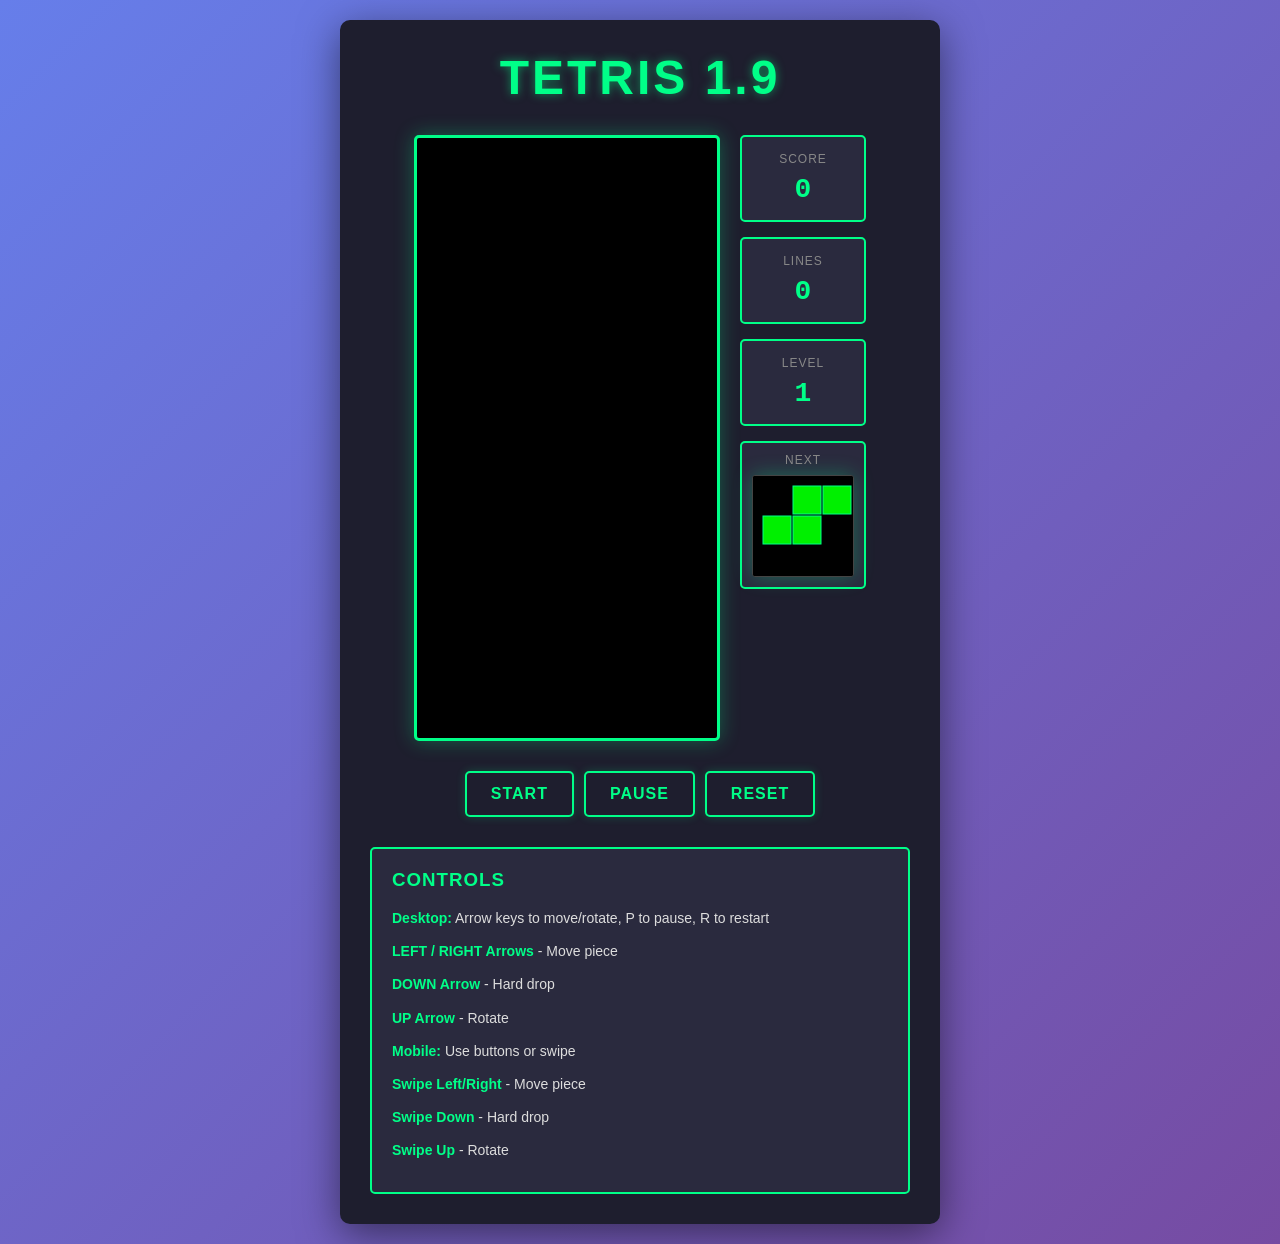
==== index.html @ 8741947b "1.9" ====
<!DOCTYPE html>
<html lang="en">
<head>
    <meta charset="UTF-8">
    <meta name="viewport" content="width=device-width, initial-scale=1.0">
    <title>Tetris Game</title>
    <link rel="stylesheet" href="styles.css">
</head>
<body>
    <div class="container">
        <div class="header">
            <h1>TETRIS 1.9</h1>
        </div>
        
        <div class="game-wrapper">
            <div class="main-content">
                <canvas id="gameCanvas" width="300" height="600"></canvas>
                <div class="info-panel">
                    <div class="info-box">
                        <div class="label">Score</div>
                        <div class="value" id="score">0</div>
                    </div>
                    <div class="info-box">
                        <div class="label">Lines</div>
                        <div class="value" id="lines">0</div>
                    </div>
                    <div class="info-box">
                        <div class="label">Level</div>
                        <div class="value" id="level">1</div>
                    </div>
                    <div class="next-box">
                        <div class="label">Next</div>
                        <canvas id="nextPieceCanvas" width="100" height="100"></canvas>
                    </div>
                </div>
            </div>
        </div>
        
        <div class="controls">
            <button id="startBtn">Start</button>
            <button id="pauseBtn">Pause</button>
            <button id="resetBtn">Reset</button>
        </div>

        <div class="mobile-controls" id="mobileControls">
            <div class="control-row">
                <button id="rotateBtn" class="mobile-btn rotate-btn">⟳ Rotate</button>
            </div>
            <div class="control-row">
                <button id="leftBtn" class="mobile-btn">◀ Left</button>
                <button id="dropBtn" class="mobile-btn drop-btn">▼ Drop</button>
                <button id="rightBtn" class="mobile-btn">Right ▶</button>
            </div>
        </div>
        
        <div class="instructions">
            <h3>Controls</h3>
            <ul>
                <li><strong>Desktop:</strong> Arrow keys to move/rotate, P to pause, R to restart</li>
                <li><strong>LEFT / RIGHT Arrows</strong> - Move piece</li>
                <li><strong>DOWN Arrow</strong> - Hard drop</li>
                <li><strong>UP Arrow</strong> - Rotate</li>
                <li><strong>Mobile:</strong> Use buttons or swipe</li>
                <li><strong>Swipe Left/Right</strong> - Move piece</li>
                <li><strong>Swipe Down</strong> - Hard drop</li>
                <li><strong>Swipe Up</strong> - Rotate</li>
            </ul>
        </div>
    </div>
    
    <script src="game.js"></script>
</body>
</html>
---- styles.css ----
* {
    margin: 0;
    padding: 0;
    box-sizing: border-box;
}

body {
    background: linear-gradient(135deg, #667eea 0%, #764ba2 100%);
    font-family: 'Arial', sans-serif;
    display: flex;
    justify-content: center;
    align-items: center;
    min-height: 100vh;
    padding: 20px;
}

.container {
    background: #1e1e2e;
    border-radius: 10px;
    padding: 30px;
    box-shadow: 0 10px 40px rgba(0, 0, 0, 0.5);
    max-width: 600px;
    width: 100%;
}

.header {
    text-align: center;
    margin-bottom: 30px;
    color: #00ff88;
    text-shadow: 0 0 10px rgba(0, 255, 136, 0.5);
}

.header h1 {
    font-size: 48px;
    font-weight: bold;
    letter-spacing: 3px;
}

.game-wrapper {
    display: flex;
    justify-content: center;
    margin-bottom: 30px;
}

.main-content {
    display: flex;
    gap: 20px;
    align-items: flex-start;
}

canvas {
    background: #000;
    border: 3px solid #00ff88;
    border-radius: 5px;
    box-shadow: 0 0 20px rgba(0, 255, 136, 0.3);
}

#gameCanvas {
    display: block;
}

.info-panel {
    display: flex;
    flex-direction: column;
    gap: 15px;
}

.info-box {
    background: #2a2a3e;
    padding: 15px;
    border-radius: 5px;
    border: 2px solid #00ff88;
    text-align: center;
    min-width: 120px;
}

.info-box .label {
    color: #888;
    font-size: 12px;
    text-transform: uppercase;
    letter-spacing: 1px;
    margin-bottom: 8px;
}

.info-box .value {
    color: #00ff88;
    font-size: 28px;
    font-weight: bold;
    font-family: 'Courier New', monospace;
}

.next-box {
    background: #2a2a3e;
    padding: 10px;
    border-radius: 5px;
    border: 2px solid #00ff88;
    text-align: center;
}

.next-box .label {
    color: #888;
    font-size: 12px;
    text-transform: uppercase;
    letter-spacing: 1px;
    margin-bottom: 8px;
}

#nextPieceCanvas {
    background: #000;
    border: 1px solid #444;
    display: block;
    width: 100%;
    border-radius: 3px;
}

.controls {
    display: flex;
    gap: 10px;
    justify-content: center;
    margin-bottom: 30px;
}

button {
    padding: 12px 24px;
    font-size: 16px;
    font-weight: bold;
    border: 2px solid #00ff88;
    background: transparent;
    color: #00ff88;
    border-radius: 5px;
    cursor: pointer;
    text-transform: uppercase;
    letter-spacing: 1px;
    transition: all 0.3s ease;
    box-shadow: 0 0 10px rgba(0, 255, 136, 0.2);
}

button:hover {
    background: #00ff88;
    color: #1e1e2e;
    box-shadow: 0 0 20px rgba(0, 255, 136, 0.6);
    transform: translateY(-2px);
}

button:active {
    transform: translateY(0);
}

.instructions {
    background: #2a2a3e;
    padding: 20px;
    border-radius: 5px;
    border: 2px solid #00ff88;
    color: #ddd;
}

.instructions h3 {
    color: #00ff88;
    margin-bottom: 15px;
    text-transform: uppercase;
    letter-spacing: 1px;
}

.instructions ul {
    list-style: none;
    font-size: 14px;
    line-height: 1.8;
}

.instructions li {
    margin-bottom: 8px;
}

.instructions strong {
    color: #00ff88;
}

.mobile-controls {
    display: none;
    gap: 10px;
    margin-bottom: 20px;
    flex-direction: column;
}

.control-row {
    display: flex;
    gap: 10px;
    justify-content: center;
}

.mobile-btn {
    padding: 15px 20px;
    font-size: 14px;
    font-weight: bold;
    border: 2px solid #00ff88;
    background: transparent;
    color: #00ff88;
    border-radius: 5px;
    cursor: pointer;
    text-transform: uppercase;
    letter-spacing: 1px;
    transition: all 0.2s ease;
    box-shadow: 0 0 10px rgba(0, 255, 136, 0.2);
    flex: 1;
    min-width: 70px;
    user-select: none;
}

.mobile-btn:active {
    background: #00ff88;
    color: #1e1e2e;
    box-shadow: 0 0 20px rgba(0, 255, 136, 0.6);
    transform: scale(0.95);
}

.rotate-btn {
    flex-basis: 100%;
}

.drop-btn {
    background: rgba(0, 255, 136, 0.1);
}

.drop-btn:active {
    background: #ff7000;
    border-color: #ff7000;
    box-shadow: 0 0 20px rgba(255, 112, 0, 0.6);
}

@media (max-width: 600px) {
    body {
        padding: 10px;
    }

    .container {
        padding: 15px;
    }
    
    .header h1 {
        font-size: 32px;
        margin-bottom: 15px;
    }
    
    .game-wrapper {
        margin-bottom: 15px;
    }
    
    .main-content {
        flex-direction: column;
        align-items: center;
    }
    
    #gameCanvas {
        width: 100%;
        max-width: 300px;
        height: auto;
    }
    
    .info-panel {
        width: 100%;
        flex-direction: row;
        flex-wrap: wrap;
        justify-content: center;
        gap: 10px;
    }
    
    .info-box, .next-box {
        flex: 1;
        min-width: 70px;
        padding: 10px;
        font-size: 12px;
    }

    .info-box .value {
        font-size: 20px;
    }

    .controls {
        flex-wrap: wrap;
        gap: 8px;
        margin-bottom: 15px;
    }

    button {
        padding: 10px 15px;
        font-size: 12px;
        flex: 1;
        min-width: 60px;
    }

    .mobile-controls {
        display: flex;
    }

    .mobile-btn {
        padding: 12px 15px;
        font-size: 13px;
    }

    .instructions {
        padding: 15px;
        font-size: 12px;
    }

    .instructions h3 {
        font-size: 14px;
        margin-bottom: 10px;
    }

    .instructions ul {
        font-size: 12px;
        line-height: 1.6;
    }

    .instructions li {
        margin-bottom: 5px;
    }
}
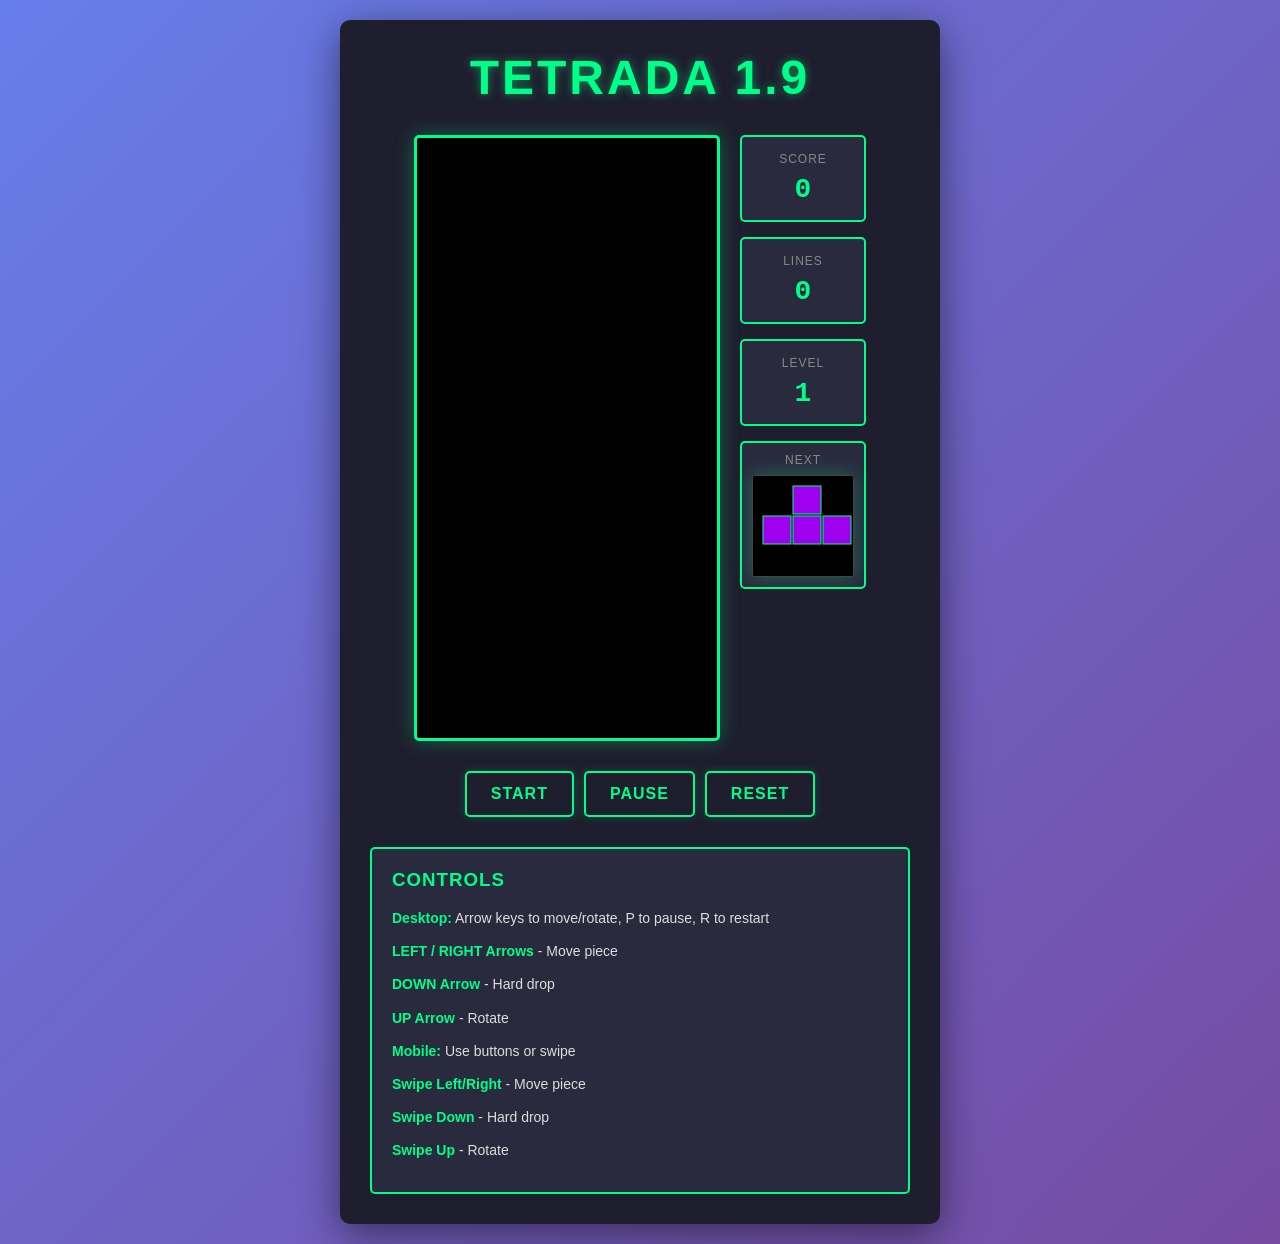
==== commit 032a7710: "vs" ====
--- a/index.html
+++ b/index.html
@@ -9,7 +9,7 @@
 <body>
     <div class="container">
         <div class="header">
-            <h1>TETRIS 1.9</h1>
+            <h1>TETRADA 1.9</h1>
         </div>
         
         <div class="game-wrapper">
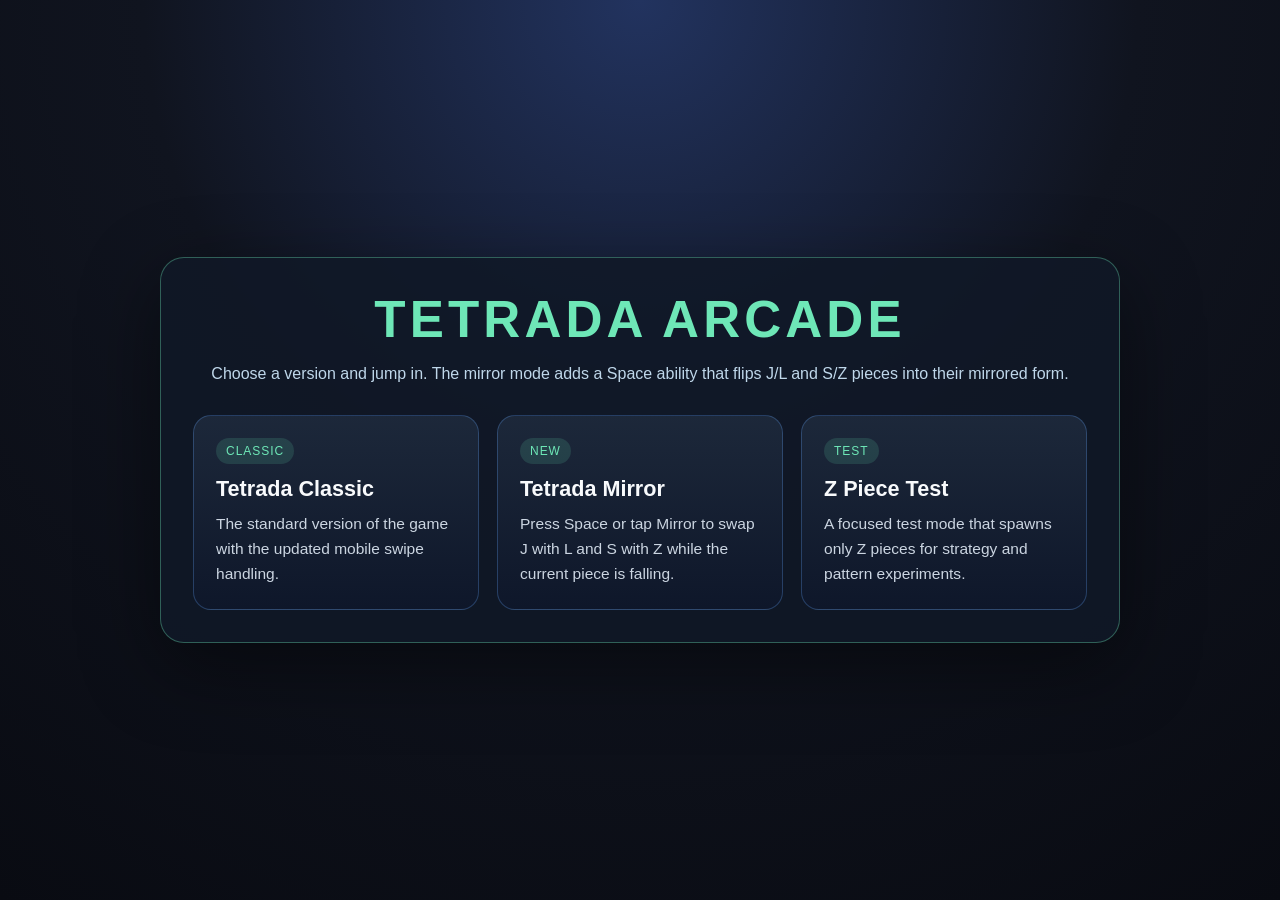
==== commit 638bedba: "vs" ====
--- a/index.html
+++ b/index.html
@@ -1,73 +1,106 @@
-<!DOCTYPE html>
+﻿<!DOCTYPE html>
 <html lang="en">
 <head>
     <meta charset="UTF-8">
     <meta name="viewport" content="width=device-width, initial-scale=1.0">
-    <title>Tetris Game</title>
-    <link rel="stylesheet" href="styles.css">
+    <title>Tetrada Arcade</title>
+    <style>
+        * { box-sizing: border-box; margin: 0; padding: 0; }
+        body {
+            min-height: 100vh;
+            font-family: Arial, sans-serif;
+            background: radial-gradient(circle at top, #22335f 0%, #10141f 45%, #090b12 100%);
+            color: #ecf7ff;
+            display: flex;
+            align-items: center;
+            justify-content: center;
+            padding: 24px;
+        }
+        .menu {
+            width: min(960px, 100%);
+            background: rgba(17, 24, 39, 0.88);
+            border: 1px solid rgba(110, 231, 183, 0.35);
+            border-radius: 24px;
+            padding: 32px;
+            box-shadow: 0 24px 80px rgba(0, 0, 0, 0.45);
+        }
+        h1 {
+            font-size: clamp(2.2rem, 4vw, 4rem);
+            color: #6ee7b7;
+            letter-spacing: 0.08em;
+            text-align: center;
+            margin-bottom: 12px;
+        }
+        .subtitle {
+            text-align: center;
+            color: #bfd7ea;
+            margin-bottom: 28px;
+            line-height: 1.6;
+        }
+        .grid {
+            display: grid;
+            grid-template-columns: repeat(auto-fit, minmax(220px, 1fr));
+            gap: 18px;
+        }
+        .card {
+            display: block;
+            text-decoration: none;
+            color: inherit;
+            background: linear-gradient(180deg, rgba(30, 41, 59, 0.95), rgba(15, 23, 42, 0.95));
+            border: 1px solid rgba(96, 165, 250, 0.28);
+            border-radius: 18px;
+            padding: 22px;
+            transition: transform 0.2s ease, border-color 0.2s ease, box-shadow 0.2s ease;
+        }
+        .card:hover {
+            transform: translateY(-4px);
+            border-color: rgba(110, 231, 183, 0.9);
+            box-shadow: 0 18px 40px rgba(0, 0, 0, 0.35);
+        }
+        .card h2 {
+            font-size: 1.35rem;
+            margin-bottom: 10px;
+            color: #f8fafc;
+        }
+        .card p {
+            color: #cbd5e1;
+            line-height: 1.6;
+            font-size: 0.97rem;
+        }
+        .tag {
+            display: inline-block;
+            margin-bottom: 12px;
+            padding: 6px 10px;
+            border-radius: 999px;
+            font-size: 0.75rem;
+            text-transform: uppercase;
+            letter-spacing: 0.08em;
+            background: rgba(110, 231, 183, 0.14);
+            color: #6ee7b7;
+        }
+    </style>
 </head>
 <body>
-    <div class="container">
-        <div class="header">
-            <h1>TETRADA 1.9</h1>
+    <main class="menu">
+        <h1>TETRADA ARCADE</h1>
+        <p class="subtitle">Choose a version and jump in. The mirror mode adds a Space ability that flips J/L and S/Z pieces into their mirrored form.</p>
+        <div class="grid">
+            <a class="card" href="tetrada.html">
+                <span class="tag">Classic</span>
+                <h2>Tetrada Classic</h2>
+                <p>The standard version of the game with the updated mobile swipe handling.</p>
+            </a>
+            <a class="card" href="tetrada_mirror.html">
+                <span class="tag">New</span>
+                <h2>Tetrada Mirror</h2>
+                <p>Press Space or tap Mirror to swap J with L and S with Z while the current piece is falling.</p>
+            </a>
+            <a class="card" href="Z_test.html">
+                <span class="tag">Test</span>
+                <h2>Z Piece Test</h2>
+                <p>A focused test mode that spawns only Z pieces for strategy and pattern experiments.</p>
+            </a>
         </div>
-        
-        <div class="game-wrapper">
-            <div class="main-content">
-                <canvas id="gameCanvas" width="300" height="600"></canvas>
-                <div class="info-panel">
-                    <div class="info-box">
-                        <div class="label">Score</div>
-                        <div class="value" id="score">0</div>
-                    </div>
-                    <div class="info-box">
-                        <div class="label">Lines</div>
-                        <div class="value" id="lines">0</div>
-                    </div>
-                    <div class="info-box">
-                        <div class="label">Level</div>
-                        <div class="value" id="level">1</div>
-                    </div>
-                    <div class="next-box">
-                        <div class="label">Next</div>
-                        <canvas id="nextPieceCanvas" width="100" height="100"></canvas>
-                    </div>
-                </div>
-            </div>
-        </div>
-        
-        <div class="controls">
-            <button id="startBtn">Start</button>
-            <button id="pauseBtn">Pause</button>
-            <button id="resetBtn">Reset</button>
-        </div>
-
-        <div class="mobile-controls" id="mobileControls">
-            <div class="control-row">
-                <button id="rotateBtn" class="mobile-btn rotate-btn">⟳ Rotate</button>
-            </div>
-            <div class="control-row">
-                <button id="leftBtn" class="mobile-btn">◀ Left</button>
-                <button id="dropBtn" class="mobile-btn drop-btn">▼ Drop</button>
-                <button id="rightBtn" class="mobile-btn">Right ▶</button>
-            </div>
-        </div>
-        
-        <div class="instructions">
-            <h3>Controls</h3>
-            <ul>
-                <li><strong>Desktop:</strong> Arrow keys to move/rotate, P to pause, R to restart</li>
-                <li><strong>LEFT / RIGHT Arrows</strong> - Move piece</li>
-                <li><strong>DOWN Arrow</strong> - Hard drop</li>
-                <li><strong>UP Arrow</strong> - Rotate</li>
-                <li><strong>Mobile:</strong> Use buttons or swipe</li>
-                <li><strong>Swipe Left/Right</strong> - Move piece</li>
-                <li><strong>Swipe Down</strong> - Hard drop</li>
-                <li><strong>Swipe Up</strong> - Rotate</li>
-            </ul>
-        </div>
-    </div>
-    
-    <script src="game.js"></script>
+    </main>
 </body>
 </html>
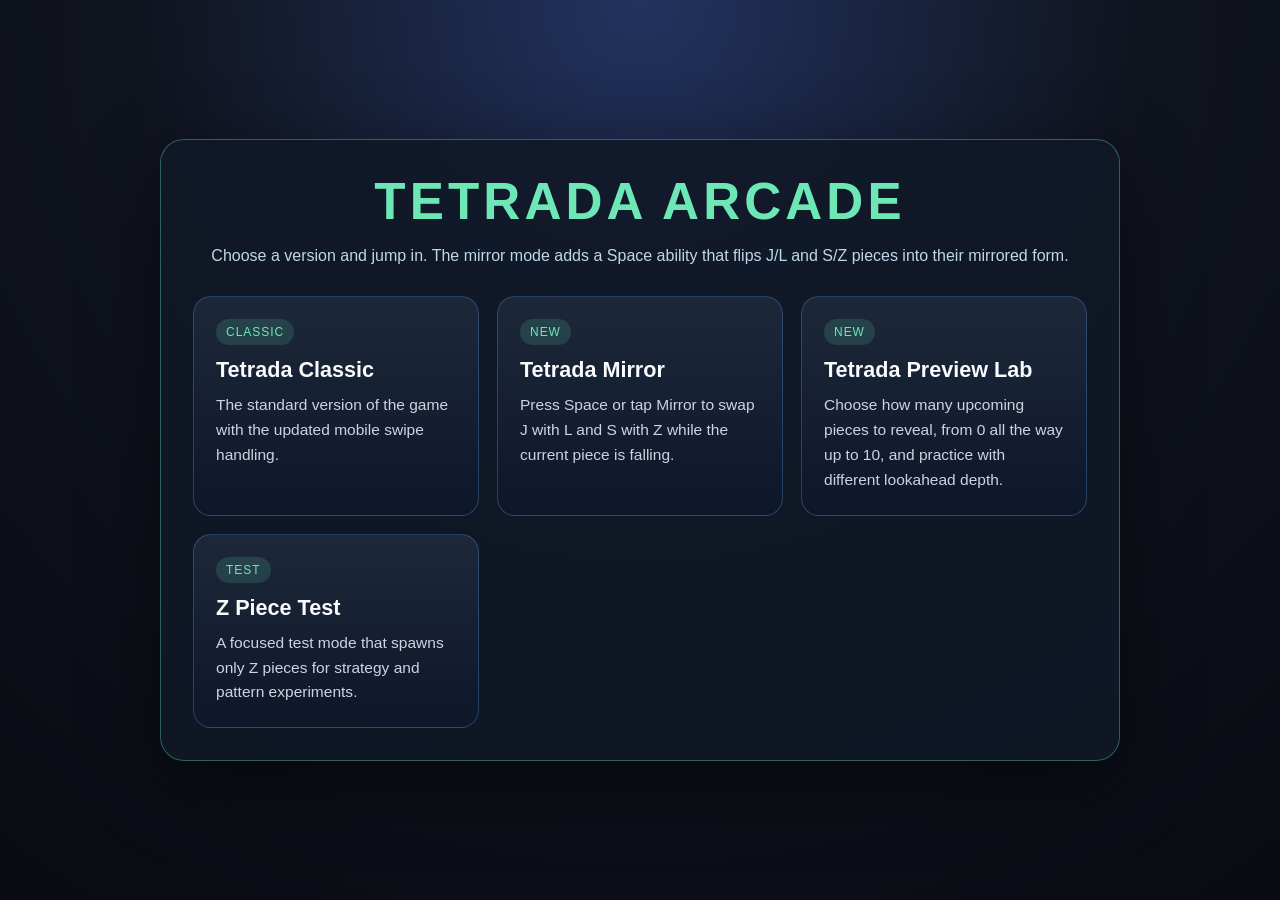
==== commit 6c0c4a99: "view following pieces" ====
--- a/index.html
+++ b/index.html
@@ -1,4 +1,4 @@
-﻿<!DOCTYPE html>
+<!DOCTYPE html>
 <html lang="en">
 <head>
     <meta charset="UTF-8">
@@ -95,6 +95,11 @@
                 <h2>Tetrada Mirror</h2>
                 <p>Press Space or tap Mirror to swap J with L and S with Z while the current piece is falling.</p>
             </a>
+            <a class="card" href="tetrada_preview.html">
+                <span class="tag">New</span>
+                <h2>Tetrada Preview Lab</h2>
+                <p>Choose how many upcoming pieces to reveal, from 0 all the way up to 10, and practice with different lookahead depth.</p>
+            </a>
             <a class="card" href="Z_test.html">
                 <span class="tag">Test</span>
                 <h2>Z Piece Test</h2>
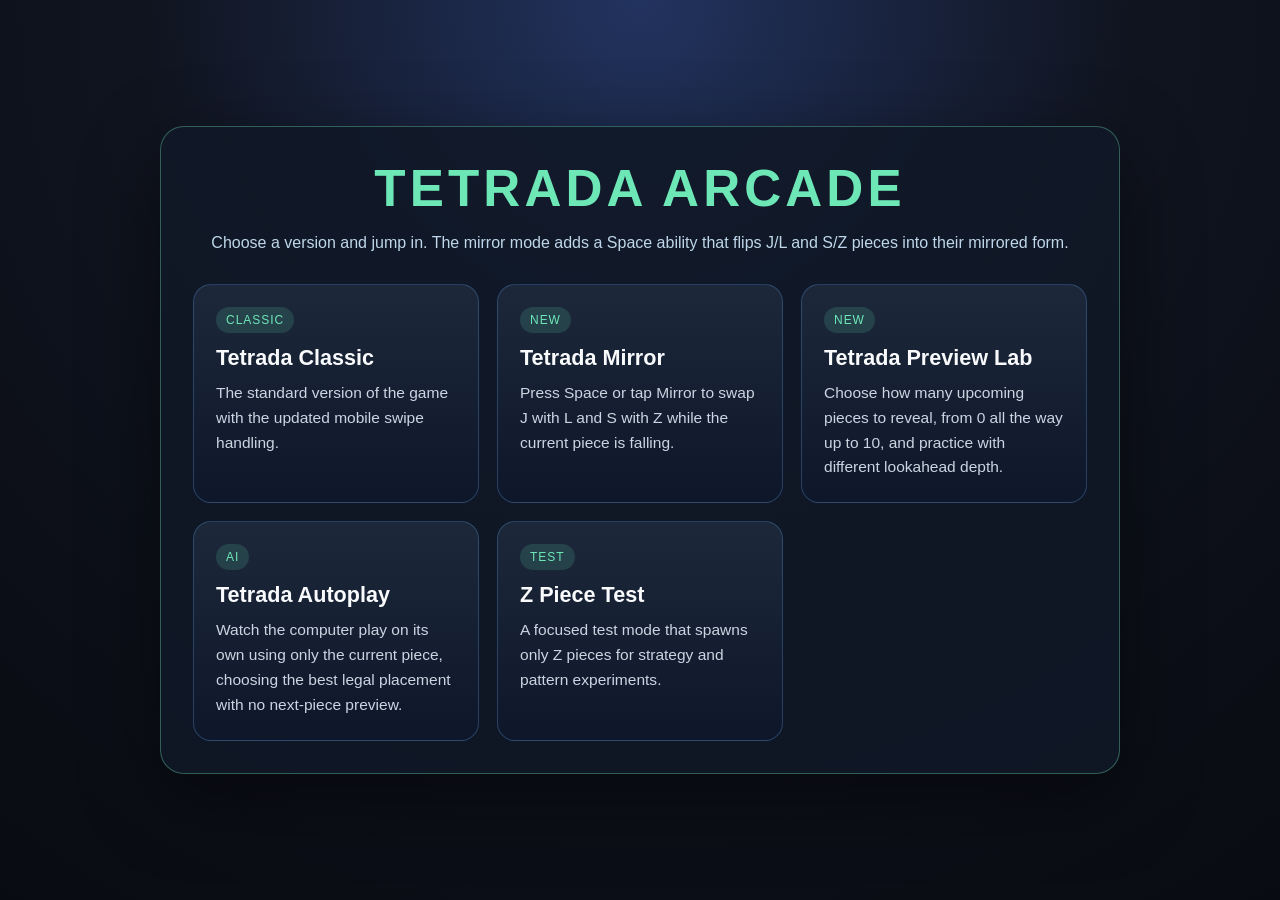
==== commit 4669c39c: "self-playing game" ====
--- a/index.html
+++ b/index.html
@@ -100,6 +100,11 @@
                 <h2>Tetrada Preview Lab</h2>
                 <p>Choose how many upcoming pieces to reveal, from 0 all the way up to 10, and practice with different lookahead depth.</p>
             </a>
+            <a class="card" href="tetrada_autoplay.html">
+                <span class="tag">AI</span>
+                <h2>Tetrada Autoplay</h2>
+                <p>Watch the computer play on its own using only the current piece, choosing the best legal placement with no next-piece preview.</p>
+            </a>
             <a class="card" href="Z_test.html">
                 <span class="tag">Test</span>
                 <h2>Z Piece Test</h2>
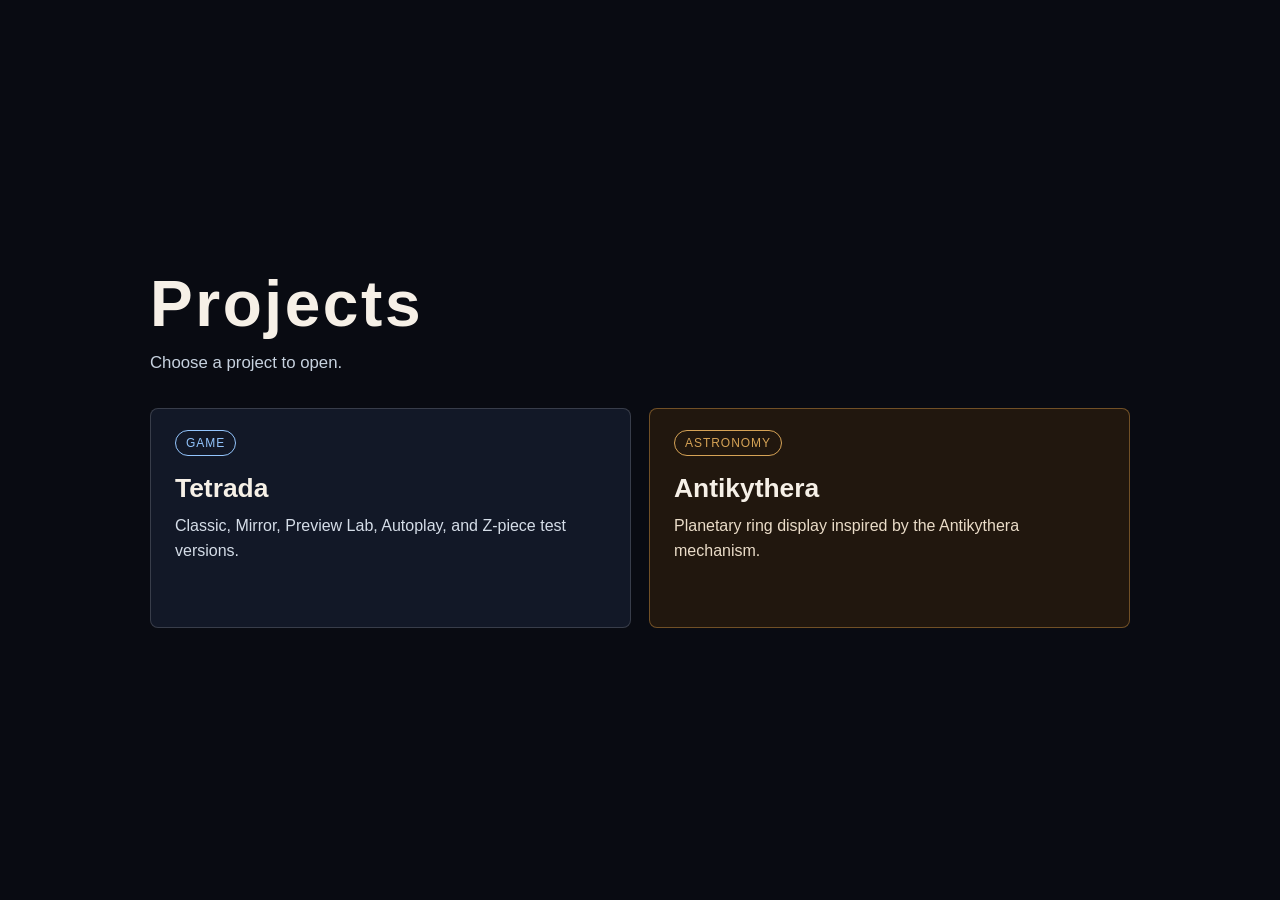
==== commit d2b2358b: "split projects" ====
--- a/index.html
+++ b/index.html
@@ -1,116 +1,133 @@
 <!DOCTYPE html>
 <html lang="en">
 <head>
-    <meta charset="UTF-8">
-    <meta name="viewport" content="width=device-width, initial-scale=1.0">
-    <title>Tetrada Arcade</title>
-    <style>
-        * { box-sizing: border-box; margin: 0; padding: 0; }
-        body {
-            min-height: 100vh;
-            font-family: Arial, sans-serif;
-            background: radial-gradient(circle at top, #22335f 0%, #10141f 45%, #090b12 100%);
-            color: #ecf7ff;
-            display: flex;
-            align-items: center;
-            justify-content: center;
-            padding: 24px;
-        }
-        .menu {
-            width: min(960px, 100%);
-            background: rgba(17, 24, 39, 0.88);
-            border: 1px solid rgba(110, 231, 183, 0.35);
-            border-radius: 24px;
-            padding: 32px;
-            box-shadow: 0 24px 80px rgba(0, 0, 0, 0.45);
-        }
-        h1 {
-            font-size: clamp(2.2rem, 4vw, 4rem);
-            color: #6ee7b7;
-            letter-spacing: 0.08em;
-            text-align: center;
-            margin-bottom: 12px;
-        }
-        .subtitle {
-            text-align: center;
-            color: #bfd7ea;
-            margin-bottom: 28px;
-            line-height: 1.6;
-        }
-        .grid {
-            display: grid;
-            grid-template-columns: repeat(auto-fit, minmax(220px, 1fr));
-            gap: 18px;
-        }
-        .card {
-            display: block;
-            text-decoration: none;
-            color: inherit;
-            background: linear-gradient(180deg, rgba(30, 41, 59, 0.95), rgba(15, 23, 42, 0.95));
-            border: 1px solid rgba(96, 165, 250, 0.28);
-            border-radius: 18px;
-            padding: 22px;
-            transition: transform 0.2s ease, border-color 0.2s ease, box-shadow 0.2s ease;
-        }
-        .card:hover {
-            transform: translateY(-4px);
-            border-color: rgba(110, 231, 183, 0.9);
-            box-shadow: 0 18px 40px rgba(0, 0, 0, 0.35);
-        }
-        .card h2 {
-            font-size: 1.35rem;
-            margin-bottom: 10px;
-            color: #f8fafc;
-        }
-        .card p {
-            color: #cbd5e1;
-            line-height: 1.6;
-            font-size: 0.97rem;
-        }
-        .tag {
-            display: inline-block;
-            margin-bottom: 12px;
-            padding: 6px 10px;
-            border-radius: 999px;
-            font-size: 0.75rem;
-            text-transform: uppercase;
-            letter-spacing: 0.08em;
-            background: rgba(110, 231, 183, 0.14);
-            color: #6ee7b7;
-        }
-    </style>
+  <meta charset="UTF-8">
+  <meta name="viewport" content="width=device-width, initial-scale=1.0">
+  <title>Gerasim Projects</title>
+  <style>
+    * {
+      box-sizing: border-box;
+      margin: 0;
+      padding: 0;
+    }
+
+    body {
+      min-height: 100vh;
+      font-family: Arial, sans-serif;
+      background: #090b12;
+      color: #f6f0e7;
+      display: flex;
+      align-items: center;
+      justify-content: center;
+      padding: 24px;
+    }
+
+    main {
+      width: min(980px, 100%);
+    }
+
+    h1 {
+      font-size: clamp(2.2rem, 5vw, 4.5rem);
+      line-height: 1;
+      letter-spacing: 0.04em;
+      margin-bottom: 14px;
+    }
+
+    .subtitle {
+      color: #c7d2df;
+      font-size: 1.05rem;
+      line-height: 1.6;
+      max-width: 680px;
+      margin-bottom: 32px;
+    }
+
+    .project-grid {
+      display: grid;
+      grid-template-columns: repeat(auto-fit, minmax(260px, 1fr));
+      gap: 18px;
+    }
+
+    .project-card {
+      min-height: 220px;
+      display: flex;
+      flex-direction: column;
+      justify-content: space-between;
+      text-decoration: none;
+      color: inherit;
+      border: 1px solid rgba(255, 255, 255, 0.16);
+      border-radius: 8px;
+      padding: 24px;
+      background: #121827;
+      transition: transform 0.2s ease, border-color 0.2s ease, background 0.2s ease;
+    }
+
+    .project-card:hover {
+      transform: translateY(-4px);
+      border-color: rgba(255, 255, 255, 0.55);
+      background: #172034;
+    }
+
+    .project-card.antikythera {
+      background: #21170e;
+      border-color: rgba(194, 138, 63, 0.5);
+    }
+
+    .project-card.antikythera:hover {
+      background: #2b1d10;
+      border-color: rgba(214, 163, 86, 0.85);
+    }
+
+    .tag {
+      width: fit-content;
+      border: 1px solid currentColor;
+      border-radius: 999px;
+      padding: 5px 10px;
+      font-size: 0.75rem;
+      letter-spacing: 0.08em;
+      text-transform: uppercase;
+      color: #93c5fd;
+    }
+
+    .antikythera .tag {
+      color: #d6a356;
+    }
+
+    h2 {
+      font-size: 1.65rem;
+      margin: 22px 0 10px;
+    }
+
+    p {
+      color: #d5dde8;
+      line-height: 1.55;
+    }
+
+    .antikythera p {
+      color: #eadcc8;
+    }
+  </style>
 </head>
 <body>
-    <main class="menu">
-        <h1>TETRADA ARCADE</h1>
-        <p class="subtitle">Choose a version and jump in. The mirror mode adds a Space ability that flips J/L and S/Z pieces into their mirrored form.</p>
-        <div class="grid">
-            <a class="card" href="tetrada.html">
-                <span class="tag">Classic</span>
-                <h2>Tetrada Classic</h2>
-                <p>The standard version of the game with the updated mobile swipe handling.</p>
-            </a>
-            <a class="card" href="tetrada_mirror.html">
-                <span class="tag">New</span>
-                <h2>Tetrada Mirror</h2>
-                <p>Press Space or tap Mirror to swap J with L and S with Z while the current piece is falling.</p>
-            </a>
-            <a class="card" href="tetrada_preview.html">
-                <span class="tag">New</span>
-                <h2>Tetrada Preview Lab</h2>
-                <p>Choose how many upcoming pieces to reveal, from 0 all the way up to 10, and practice with different lookahead depth.</p>
-            </a>
-            <a class="card" href="tetrada_autoplay.html">
-                <span class="tag">AI</span>
-                <h2>Tetrada Autoplay</h2>
-                <p>Watch the computer play on its own using only the current piece, choosing the best legal placement with no next-piece preview.</p>
-            </a>
-            <a class="card" href="Z_test.html">
-                <span class="tag">Test</span>
-                <h2>Z Piece Test</h2>
-                <p>A focused test mode that spawns only Z pieces for strategy and pattern experiments.</p>
-            </a>
+  <main>
+    <h1>Projects</h1>
+    <p class="subtitle">Choose a project to open.</p>
+    <div class="project-grid">
+      <a class="project-card" href="tetrada/">
+        <div>
+          <span class="tag">Game</span>
+          <h2>Tetrada</h2>
+          <p>Classic, Mirror, Preview Lab, Autoplay, and Z-piece test versions.</p>
         </div>
-    </main>
+      </a>
+
+      <a class="project-card antikythera" href="antikythera/">
+        <div>
+          <span class="tag">Astronomy</span>
+          <h2>Antikythera</h2>
+          <p>Planetary ring display inspired by the Antikythera mechanism.</p>
+        </div>
+      </a>
+    </div>
+  </main>
 </body>
 </html>
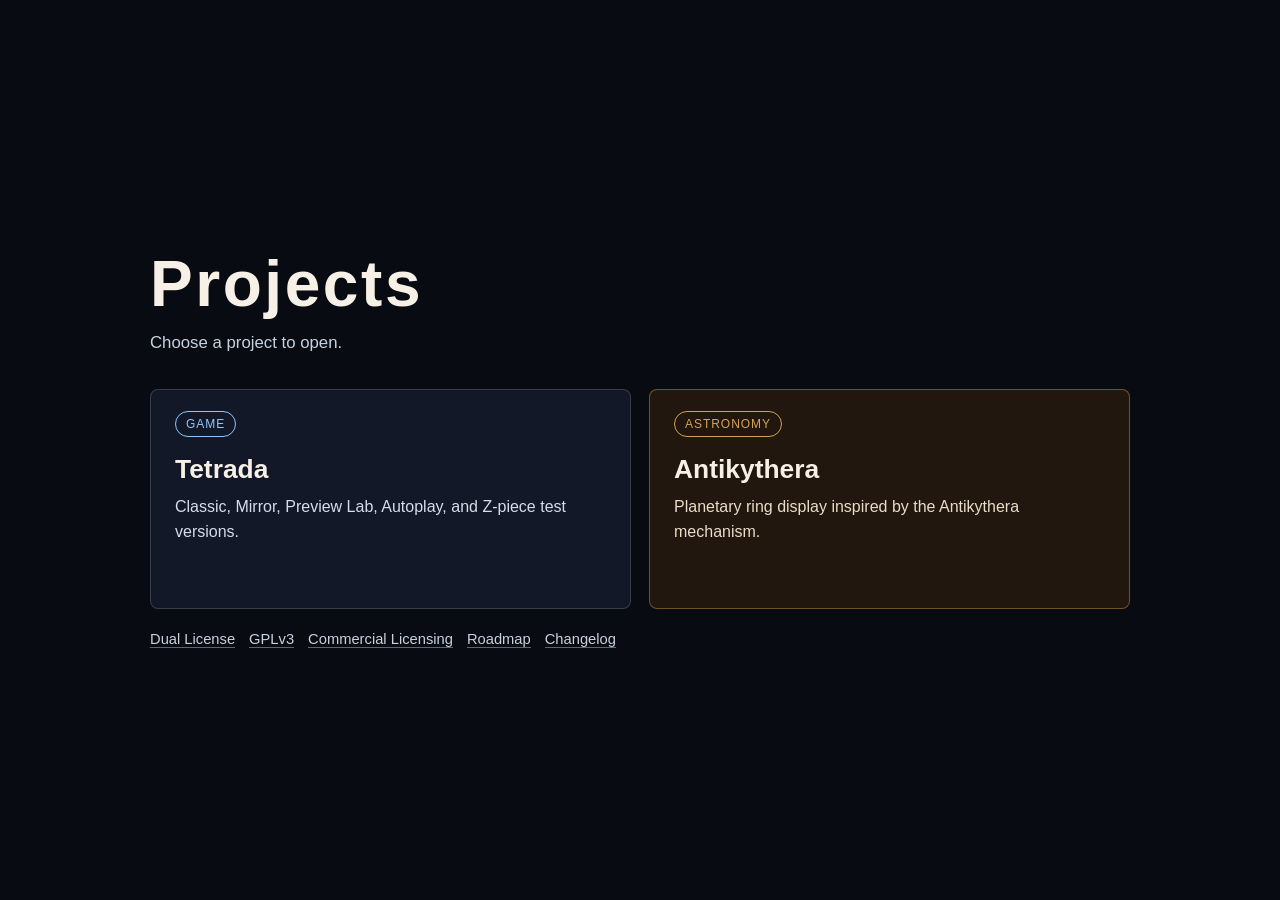
==== commit a494bfb3: "license" ====
--- a/index.html
+++ b/index.html
@@ -105,6 +105,25 @@
     .antikythera p {
       color: #eadcc8;
     }
+
+    .site-links {
+      display: flex;
+      flex-wrap: wrap;
+      gap: 14px;
+      margin-top: 22px;
+      font-size: 0.92rem;
+    }
+
+    .site-links a {
+      color: #c7d2df;
+      text-decoration: none;
+      border-bottom: 1px solid rgba(199, 210, 223, 0.45);
+    }
+
+    .site-links a:hover {
+      color: #ffffff;
+      border-bottom-color: #ffffff;
+    }
   </style>
 </head>
 <body>
@@ -128,6 +147,13 @@
         </div>
       </a>
     </div>
+    <nav class="site-links" aria-label="Repository links">
+      <a href="license.html">Dual License</a>
+      <a href="GPL-3.0.txt">GPLv3</a>
+      <a href="COMMERCIAL_LICENSE.md">Commercial Licensing</a>
+      <a href="ROADMAP.md">Roadmap</a>
+      <a href="CHANGELOG.md">Changelog</a>
+    </nav>
   </main>
 </body>
 </html>
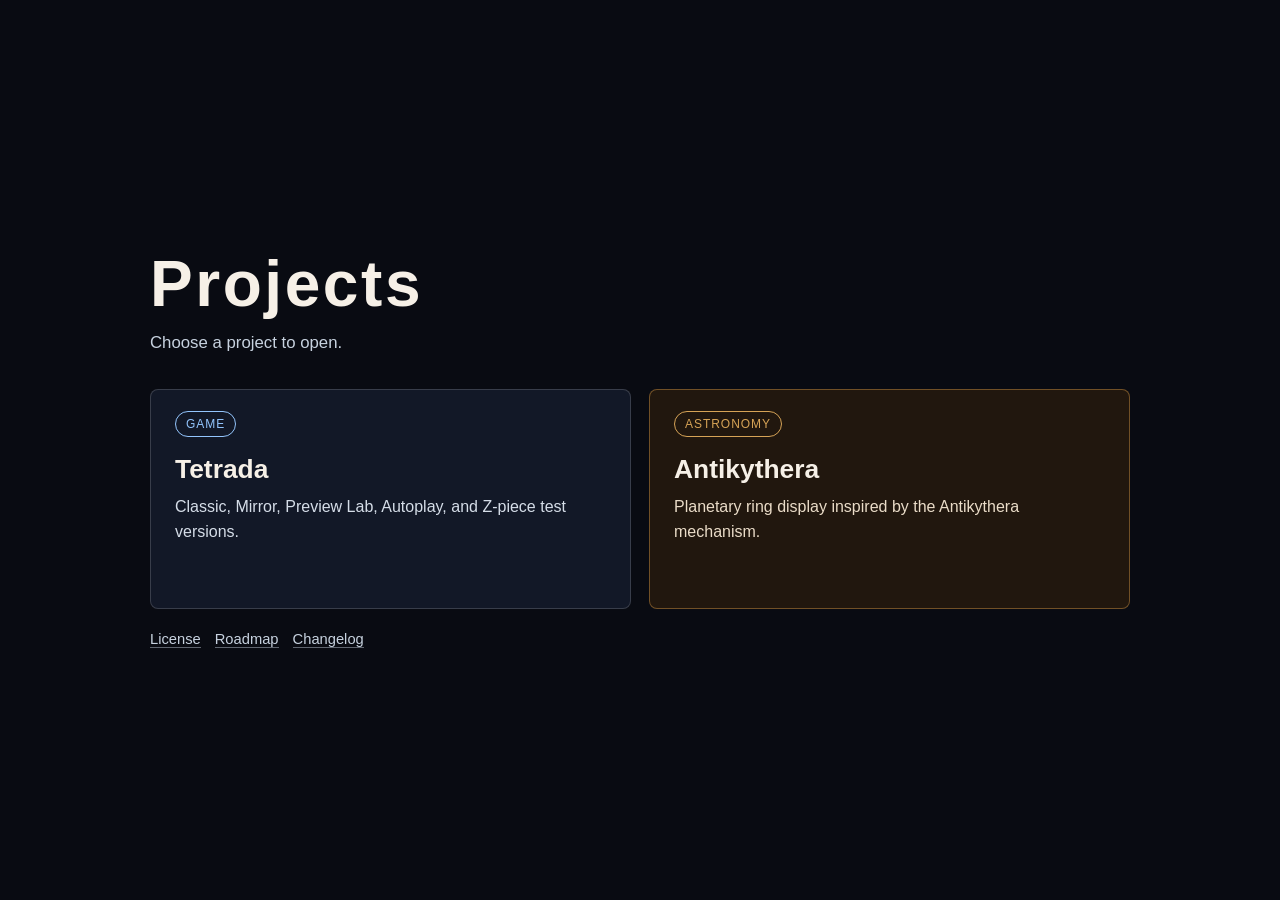
==== commit 49af9389: "V 1.0" ====
--- a/index.html
+++ b/index.html
@@ -148,9 +148,7 @@
       </a>
     </div>
     <nav class="site-links" aria-label="Repository links">
-      <a href="license.html">Dual License</a>
-      <a href="GPL-3.0.txt">GPLv3</a>
-      <a href="COMMERCIAL_LICENSE.md">Commercial Licensing</a>
+      <a href="license.html">License</a>
       <a href="ROADMAP.md">Roadmap</a>
       <a href="CHANGELOG.md">Changelog</a>
     </nav>
